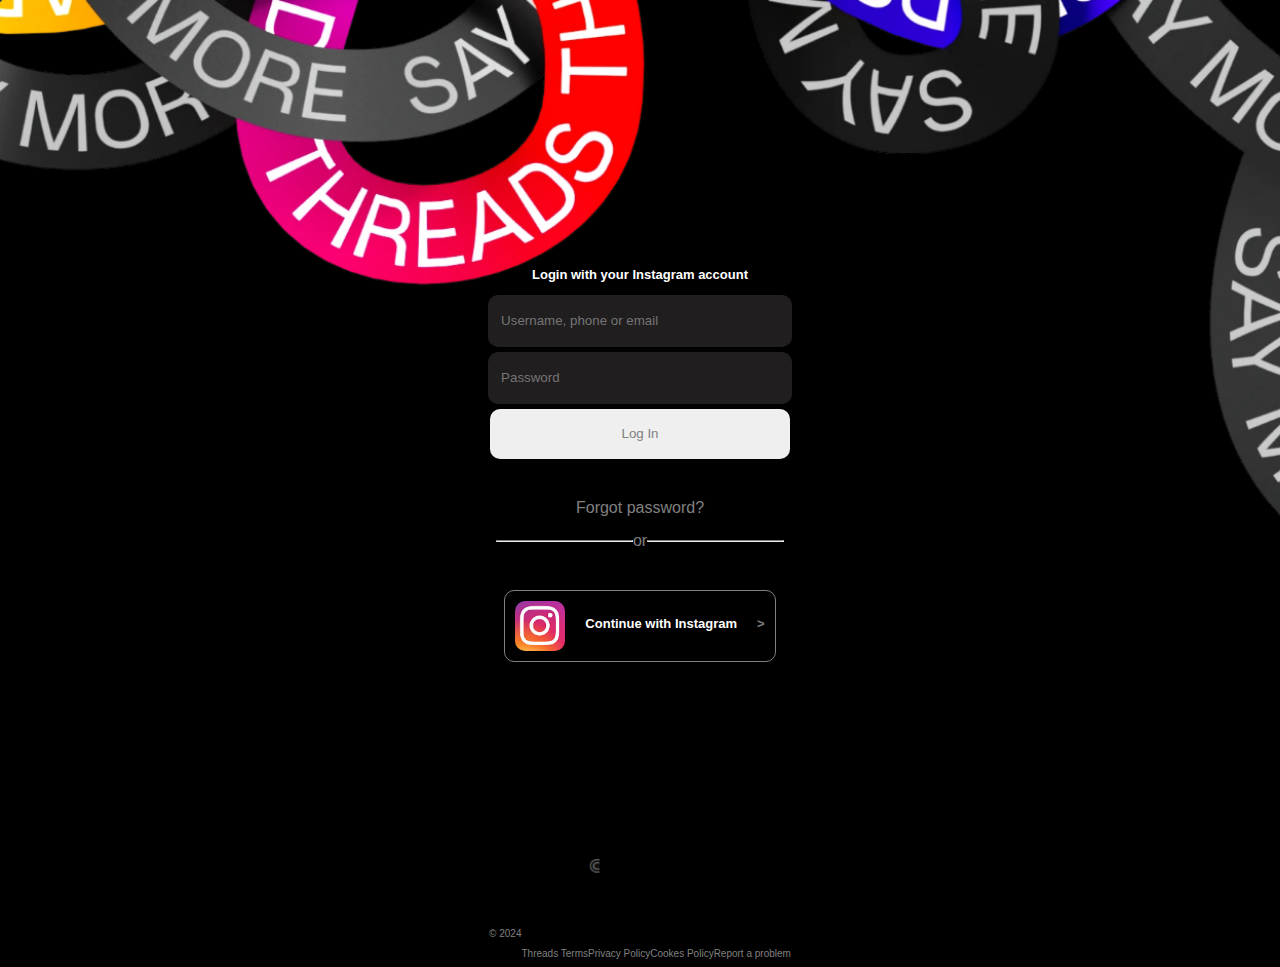
==== index.html @ 06d6451f "First Commit" ====
<!DOCTYPE html>
<html lang="en">
<head>
    <link rel="stylesheet" href="css/global.css"/>
    <link rel="stylesheet" href="css/login.css"/>
    <meta charset="utf-8">
    <meta name="viewport" content="width=device-width, initial-scale=1.0">
    <link rel="icon" href="img/logo/mclogo_bl.jpeg"/><title>Login</title>
</head>
<body>
    <form action="home.html" method="post">
    <div class="login container">
        <p class="subheading">Login with your Instagram account</p>
        
        <input type="text" class="textbox inpt-logn" placeholder="   Username, phone or email"/>
        <input type="text" class="textbox inpt-logn" placeholder="   Password"/>
        <input type="submit" class="login-btn" value="Log In"/>
        
        <a href="stuck.html" >Forgot password?</a>
        <div class="or">
            <hr class="line">
            <span class="or-text">or</span>
            <hr class="line">
        </div>
        <a href="https://www.instagram.com">
            <div class="inst-btn">
                <img alt="instagram" src="img/logo/ig-crop.png" class="ig"><p> Continue with Instagram</p><p class="nxt">></p>
            </div>
        </a>
    </div>
</form>
<div class="footer">
    <p>© 2024 </p>
    <a href="">Threads Terms</a>
    <a href="">Privacy Policy</a>
    <a href="">Cookes Policy</a>
    <a href="">Report a problem</a>
</div>
</body>
<script src="js/login.js"></script>
</html>
---- css/global.css ----
body{
    background-color: black;
    font-family: Arial, Helvetica, sans-serif;
    color: white;
}
.thread_post {
    margin-top: 10px;
    display: flex;
    border-bottom: 1px solid rgba(128, 128, 128, 0.47);
    height: 80px;
}
.textbox{
    border: none;
    background-color: rgb(32, 30, 30);
    color:grey;
}
.page{
    margin: 0px 25% 0 25%;
}
.shown{
    transition: ease-in-out 3s;
    display: block;
}
.hidden{
    transition:ease-in-out 3s;
    display: none;
}
---- css/login.css ----
body {
    background: url("../img/bg/login.png");
    background-repeat: no-repeat;
    background-size: cover;
}

body .subheading {
    font-weight: 700;
    font-size: small;
}

body a {
    color: grey;
    text-decoration: none;

}

.login {
    display: flex;
    flex-direction: column;
    justify-content: center;
    align-items: center;
    height: 100vh;
}

.login-btn {
    width: 300px;
    height: 50px;
    border-radius: 10px;
    border: none;
    font-family: Arial, Helvetica, sans-serif;
    font-weight: lighter;
    color: grey;
}

.inpt-logn {
    width: 300px;
    height: 50px;
    border-radius: 10px;
    margin-bottom: 5px;
}

.inpt-logn ::placeholder {
    margin-left: 100px;
}

.ig {
    width: 50px;
    border-radius: 10px;
}

.inst-btn {
    display: flex;
    justify-content: center;
    border: 1px grey solid;
    border-radius: 10px;


}

.inst-btn img {
    margin: 10px;
    position: relative;
}

.inst-btn p {
    margin: 10px;
    margin-top: 25px;
    font-weight: bold;
    color: white;
    font-size: small;
}

.inst-btn .nxt {
    font-family: 'Franklin Gothic Medium', 'Arial Narrow', Arial, sans-serif;
    color: grey;


}

a {
    margin-top: 40px;
}

.or {
    margin-top: 15px;
    display: flex;
    align-items: center;
    text-align: center;
    white-space: none;
    color: grey;
}

.line {
    flex-grow: 1;
    border-top: 1px solid grey;
    width: 135px;
}

.ortext {
    padding: 0 10px;
    background-color: #aa1313;
    color: grey;
}
.footer{
display: flex;
justify-content: center;
align-items: center;
color:grey;
font-size: x-small;
margin: 0;

}
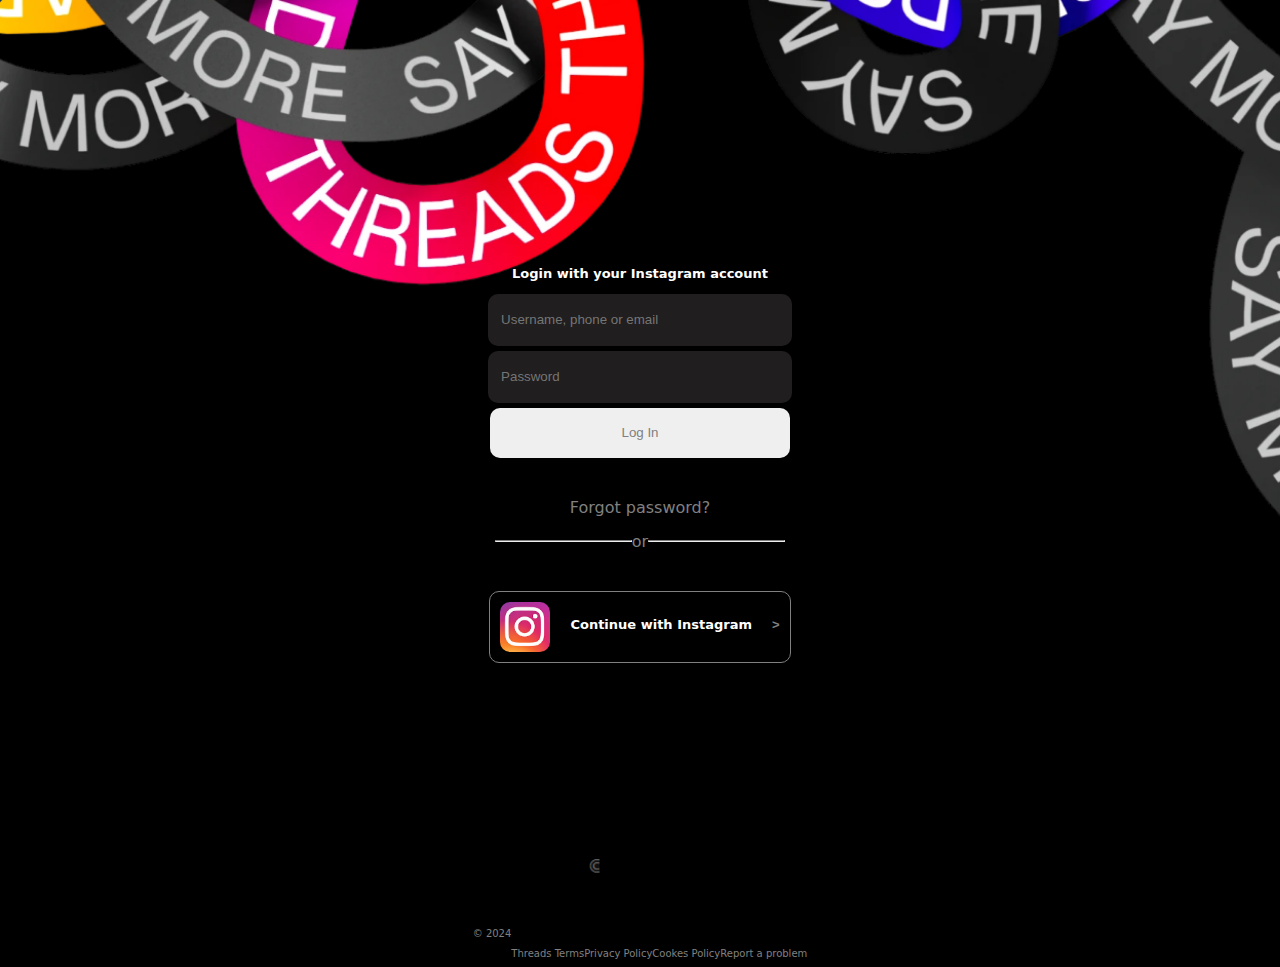
==== commit f6275f74: "smoothing the edges and adding logo linking" ====
--- a/index.html
+++ b/index.html
@@ -8,13 +8,13 @@
     <link rel="icon" href="img/logo/mclogo_bl.jpeg"/><title>Login</title>
 </head>
 <body>
-    <form action="home.html" method="post">
+    <form>
     <div class="login container">
         <p class="subheading">Login with your Instagram account</p>
         
         <input type="text" class="textbox inpt-logn" placeholder="   Username, phone or email"/>
-        <input type="text" class="textbox inpt-logn" placeholder="   Password"/>
-        <input type="submit" class="login-btn" value="Log In"/>
+        <input type="password" class="textbox inpt-logn" placeholder="   Password"/>
+        <input type="submit" id="login-btn" class="login-btn" value="Log In"/>
         
         <a href="stuck.html" >Forgot password?</a>
         <div class="or">
@@ -37,5 +37,10 @@
     <a href="">Report a problem</a>
 </div>
 </body>
-<script src="js/login.js"></script>
+<script>
+    var login_btn=document.getElementById("login-btn");
+    login_btn.addEventListener('click',()=>{
+        window.open("home.html","_blank");
+    });
+</script>
 </html>--- a/css/global.css
+++ b/css/global.css
@@ -1,6 +1,6 @@
 body{
     background-color: black;
-    font-family: Arial, Helvetica, sans-serif;
+    font-family: system-ui, Helvetica, Arial, sans-serif;
     color: white;
 }
 .thread_post {
